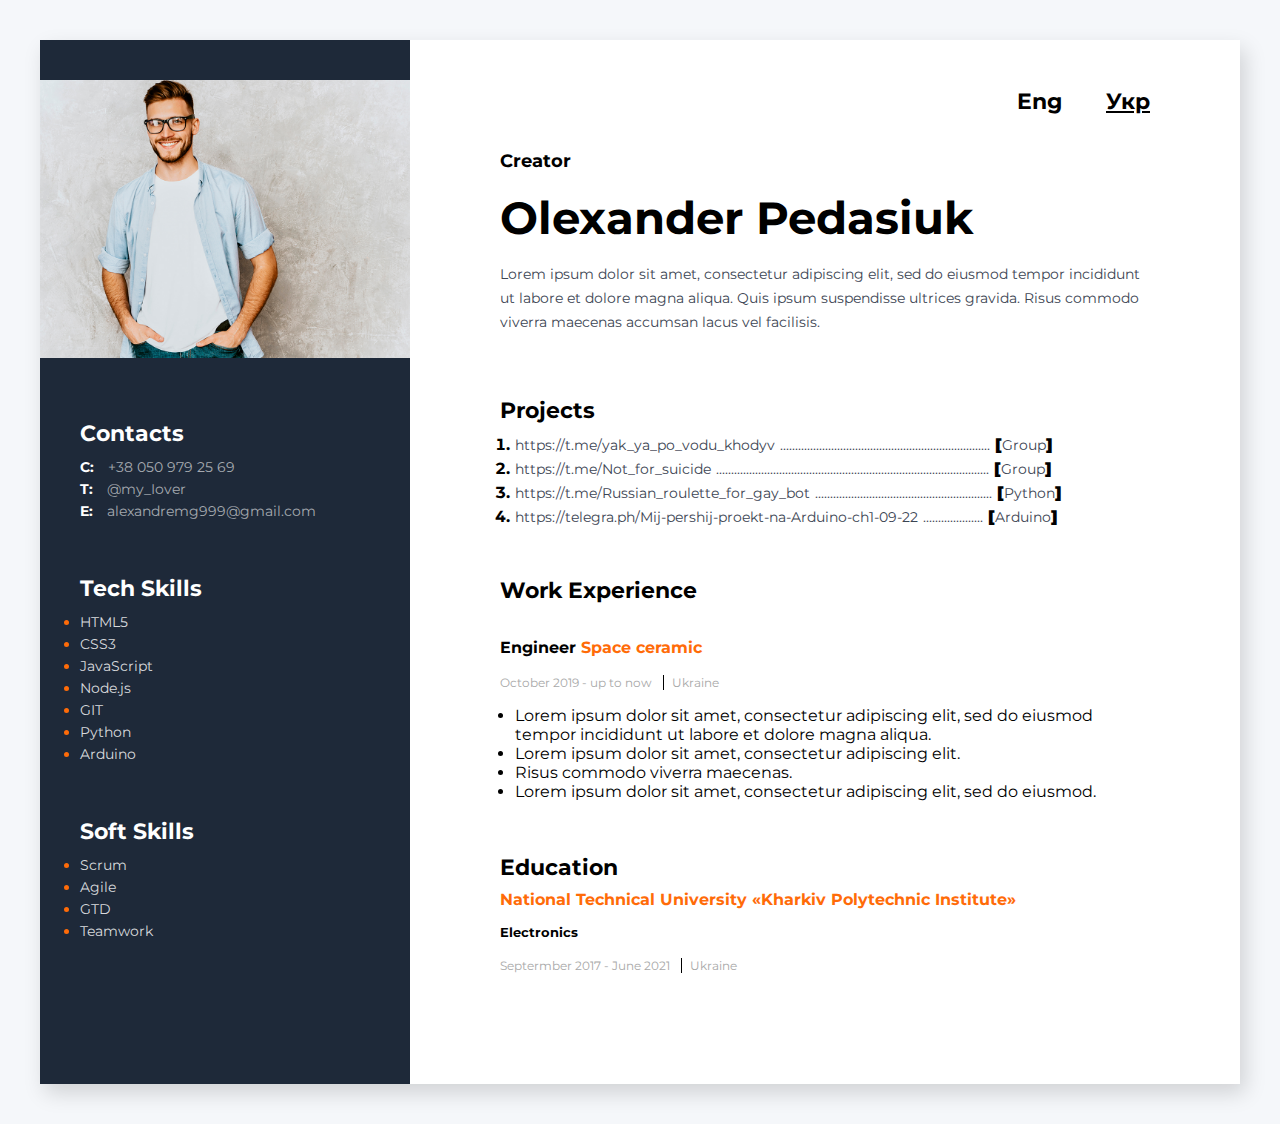
==== resume/eng/index.html @ da6ed88a "global appgrede" ====
<!DOCTYPE html>
<html lang="en">
<head>
    <meta charset="UTF-8">
    <meta name="viewport" content="width=device-width, initial-scale=1.0">
    <title>Resume</title>
    <link rel="stylesheet" href="../css/style.css">
    <link href="https://fonts.googleapis.com/css2?family=Montserrat:wght@400;700&display=swap" rel="stylesheet">
</head>
<body>
    <!--main container-->
    <div class="wrapper">
        <aside class="sidebar">
            <img class="my-photo" src="../img/photo.jpg" alt="my photo">
            
            <!--contacts container-->
            <div class="contacts-container">
                <h2 class="contacts-title">Contacts</h2>
                <div >
                    <span class="contacts-link-type">C:</span>  <a class="contacts-link"  href="+380509792569">+38 050 979 25 69</a>
                </div>
                <div >
                    <span class="contacts-link-type">T:</span>  <a class="contacts-link"  href="https://t.me/my_Iover">@my_Iover</a>
                </div>
                <div>
                    <span class="contacts-link-type">E:</span> <a class="contacts-link"  href=" mailto:alexandremg999@gmail.com">alexandremg999@gmail.com</a>
                </div>
            </div>
            
            <!--Tech Skills container-->
            <div class="tech-skill-container">
                <h2 class="tech-skill-title">Tech Skills</h2>
                <ul>
                    <li class="skill-item"><span class="skill-item-text">HTML5</span></li>
                    <li class="skill-item"><span class="skill-item-text">CSS3</span></li>
                    <li class="skill-item"><span class="skill-item-text">JavaScript</span></li>
                    <li class="skill-item"><span class="skill-item-text">Node.js</span></li>
                    <li class="skill-item"><span class="skill-item-text">GIT</span></li>
                    <li class="skill-item"><span class="skill-item-text">Python</span></li>
                    <li class="skill-item"><span class="skill-item-text">Arduino</span></li>
                    
                </ul>
            </div>

            <!--Soft Skills container-->
            <div class="soft-skill-container">
                <h2 class="soft-skill-title">Soft Skills</h2>
                <ul>
                    <li class="skill-item"><span class="skill-item-text">Scrum</span></li>
                    <li class="skill-item"><span class="skill-item-text">Agile</span></li>
                    <li class="skill-item"><span class="skill-item-text">GTD</span></li>
                    <li class="skill-item"><span class="skill-item-text">Teamwork</span></li>
                </ul>
            </div>

        </aside>

        <!--about me container-->
        <div class="about-me-container">
            <div class="language-box">
                <a class="language" href="https://alexandremagnesium.github.io/resume/eng/">Eng</a>
                <a class="language" href="https://alexandremagnesium.github.io/resume/ukr/"><span class="underline">Укр</span></a>
            </div>

            <!--about me info main-->
            <div class="info-container">
                <h4 class="profession">Creator</h4>
                <h1 class="my-name">Olexander Pedasiuk</h1>
                <p class="text-about-me">Lorem ipsum dolor sit amet, consectetur adipiscing elit, sed do eiusmod tempor incididunt ut labore et dolore magna aliqua. Quis ipsum suspendisse ultrices gravida. Risus commodo viverra maecenas accumsan lacus vel facilisis. </p>
            </div>

            <!--project-->
            <div class="project-container">
                <h2 class="about-me-title">Projects</h2>
                <ol>
                    <li class="projects-item"> 
                        <a class="projects-link" href="https://t.me/yak_ya_po_vodu_khodyv">https://t.me/yak_ya_po_vodu_khodyv</a>
                        <span class="tech-name">......................................................................</span> 
                        <span><b>[</b><span class="tech-name">Group</span><b>]</b></span>
                    </li>
                    <li class="projects-item"> 
                        <a class="projects-link" href="https://t.me/Not_for_suicide">https://t.me/Not_for_suicide</a>
                        <span class="tech-name">...........................................................................................</span> 
                        <span><b>[</b><span class="tech-name">Group</span><b>]</b></span>
                    </li>
                    <li class="projects-item"> 
                        <a class="projects-link" href="https://t.me/Russian_roulette_for_gay_bot">https://t.me/Russian_roulette_for_gay_bot</a>
                        <span class="tech-name">...........................................................</span> 
                        <span><b>[</b><span class="tech-name">Python</span><b>]</b></span>
                    </li>
                    <li class="projects-item"> 
                        <a class="projects-link" href="https://telegra.ph/Mіj-pershij-proekt-na-Arduino-ch1-09-22">https://telegra.ph/Mіj-pershij-proekt-na-Arduino-ch1-09-22</a>
                        <span class="tech-name">....................</span> 
                        <span><b>[</b><span class="tech-name">Arduino</span><b>]</b></span>
                    </li>
                </ol>
            </div>
        

            <!--work experience-->
            <div>
                <h3 class="about-me-title">Work Experience</h3>

                <div>
                    <h4 class="my-position">Engineer 
                        <span class="color-orang">
                            <a class="color-orang" href="http://space-ceramic.com/">Space ceramic</a>
                        </span> 
                    </h4>
                    <span class="date-country">
                        October 2019 - up to now
                        <span class="vertical-line"></span>
                        <span class="country">Ukraine</span>
                    </span>

                    <ul class="profession-duties">
                        <li>Lorem ipsum dolor sit amet, consectetur adipiscing elit, sed do eiusmod tempor incididunt ut labore et dolore magna aliqua. </li>
                        <li>Lorem ipsum dolor sit amet, consectetur adipiscing elit.</li>
                        <li>Risus commodo viverra maecenas. </li>
                        <li>Lorem ipsum dolor sit amet, consectetur adipiscing elit, sed do eiusmod. </li>
                    </ul>
                </div>



            <!--еducation-->
            <div class="еducation">
                <h3 class="about-me-title">Education</h3>
                <h4><span class="color-orang">National Technical University «Kharkiv Polytechnic Institute»</span></h4>
                <h5 class="specialty">Electronics</h5>
                <span class="date-country">
                    Septermber 2017 - June 2021 
                    <span class="vertical-line"></span>
                    <span class="country">Ukraine</span>
                </span>

            </div>
        </div>
    </div>

</body>
</html>
---- resume/css/style.css ----
* {
    margin: 0;
    padding: 0;
    box-sizing: border-box;
}

body {
    background: #f5f7fa;
    padding-top: 40px;
    padding-bottom: 40px;
    padding-left: 20px;
    padding-right: 20px;
    font-family: 'Montserrat', sans-serif;
}

a { 
    text-decoration: none; 
   }

.wrapper {
    max-width: 1200px;
    box-shadow: 5px 9px 20px rgba(0, 0, 0, 0.15);
    margin: 0 auto;
    background: #fff;
    display: flex;
}

.sidebar {
    background-color: #1e2939;
    width: 370px;
    padding-top: 40px;
    padding-bottom: 40px;
}

.my-photo {
    width: 370px;
}

.contacts-title {
    font-size: 22px;
    font-weight: 700;
    line-height: 24px;
    color: #fff;
    margin-bottom: 10px;
}

.contacts-link {
    font-size: 14px;
    font-weight: 400;
    line-height: 22px;
    color: #a5a9b0;
}

.contacts-link-type {
    font-size: 14px;
    font-weight: 700;
    line-height: 22px;
    color: #fff;
    margin-right: 10px;
}

.tech-skill-container {
    padding-top: 55px;
    padding-left: 40px;
}

.tech-skill-title {
    font-size: 22px;
    font-weight: 700;
    line-height: 24px;
    margin-bottom: 10px;
    color: #fff;
}

.contacts-container {
    margin-top: 60px;
    margin-left: 40px;
    margin-right: 40px;
}

.soft-skill-container {
    padding-top: 55px;
    padding-left: 40px;
}

.soft-skill-title {
    font-size: 22px;
    font-weight: 700;
    line-height: 24px;
    margin-bottom: 10px;
    color: #fff;
}

.skill-item{
    font-size: 14px;
    font-weight: 400;
    line-height: 22px;
    color: #ff6b08;
}

.skill-item-text {
    color: #d8dadd;
}


.about-me-container{
    /*padding-top: 110px; */
    padding-top: 50px;
    padding-bottom: 110px;
    padding-left: 90px;
    padding-right: 90px;
}

.language-box {
    margin-bottom: 35px;
    text-align: right

}

.language {
    color:  #000;
    font-size: 22px;
    font-weight: 700;
    line-height: 24px;
    padding-left: 40px;
}

.info-container {
    margin-bottom: 65px;
}

.profession {
    font-size: 18px;
    font-weight: 700;
    line-height: 24px;
}
.my-name {
    font-size: 45px;
    font-weight: 700;
    line-height: 89px;
}

.text-about-me {
    font-size: 14px;
    font-weight: 400;
    line-height: 24px;
    color: #3c4553;
}

.project-container {
    margin-bottom: 50px;
}

.about-me-title {
    font-size: 22px;
    font-weight: 700;
    line-height: 24px;
    margin-bottom: 10px;
}

.projects-item {
    font-weight: 700;
    margin-left: 15px;
}

.projects-link {
    color: #3c4553;
    font-size: 14px;
    font-weight: 400;
    line-height: 24px;
}

.tech-name {
    color: #3c4553;
    font-size: 14px;
    font-weight: 400;
    line-height: 24px;
}

.my-position {
    font-size: 16px;
    font-weight: 700;
    margin-top: 35px;
    margin-bottom: 15px;
}


.date-country {
    font-size: 12px;
    font-weight: 400;
    color: #a8a8a8;
}

.vertical-line {
    border-left: 1px solid black;
    height: 14px;
    margin-left:  8px;
}
.country {
    margin-left:  8px;
}

.profession-duties {
    margin-top: 15px;
    margin-left: 15px;
}

.еducation {
    margin-top: 55px;
}

.specialty {
    margin-top: 15px;
    margin-bottom: 15px;
}

.color-orang {
    color: #ff6b08;
}
.color-black {
    color: #000;
}

.underline {
    text-decoration: underline;
}
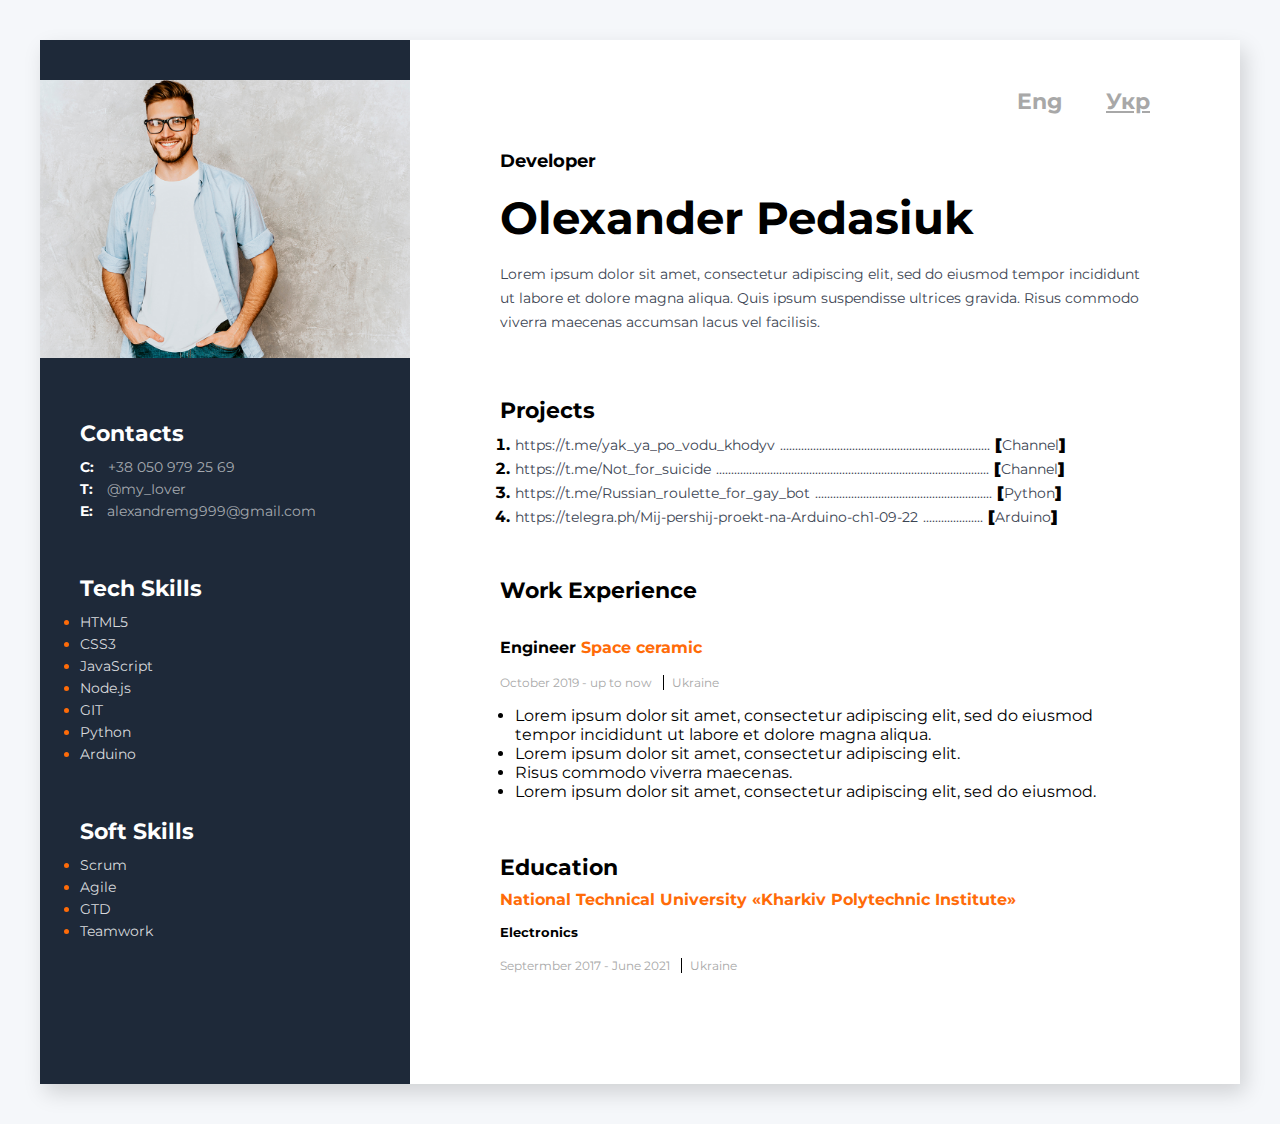
==== commit 516e7e0a: "fix #1" ====
--- a/resume/eng/index.html
+++ b/resume/eng/index.html
@@ -64,7 +64,7 @@
 
             <!--about me info main-->
             <div class="info-container">
-                <h4 class="profession">Creator</h4>
+                <h4 class="profession">Developer </h4>
                 <h1 class="my-name">Olexander Pedasiuk</h1>
                 <p class="text-about-me">Lorem ipsum dolor sit amet, consectetur adipiscing elit, sed do eiusmod tempor incididunt ut labore et dolore magna aliqua. Quis ipsum suspendisse ultrices gravida. Risus commodo viverra maecenas accumsan lacus vel facilisis. </p>
             </div>
@@ -76,12 +76,12 @@
                     <li class="projects-item"> 
                         <a class="projects-link" href="https://t.me/yak_ya_po_vodu_khodyv">https://t.me/yak_ya_po_vodu_khodyv</a>
                         <span class="tech-name">......................................................................</span> 
-                        <span><b>[</b><span class="tech-name">Group</span><b>]</b></span>
+                        <span><b>[</b><span class="tech-name">Channel</span><b>]</b></span>
                     </li>
                     <li class="projects-item"> 
                         <a class="projects-link" href="https://t.me/Not_for_suicide">https://t.me/Not_for_suicide</a>
                         <span class="tech-name">...........................................................................................</span> 
-                        <span><b>[</b><span class="tech-name">Group</span><b>]</b></span>
+                        <span><b>[</b><span class="tech-name">Channel</span><b>]</b></span>
                     </li>
                     <li class="projects-item"> 
                         <a class="projects-link" href="https://t.me/Russian_roulette_for_gay_bot">https://t.me/Russian_roulette_for_gay_bot</a>
--- a/resume/css/style.css
+++ b/resume/css/style.css
@@ -118,7 +118,7 @@
 }
 
 .language {
-    color:  #000;
+    color:  #a8a8a8;
     font-size: 22px;
     font-weight: 700;
     line-height: 24px;
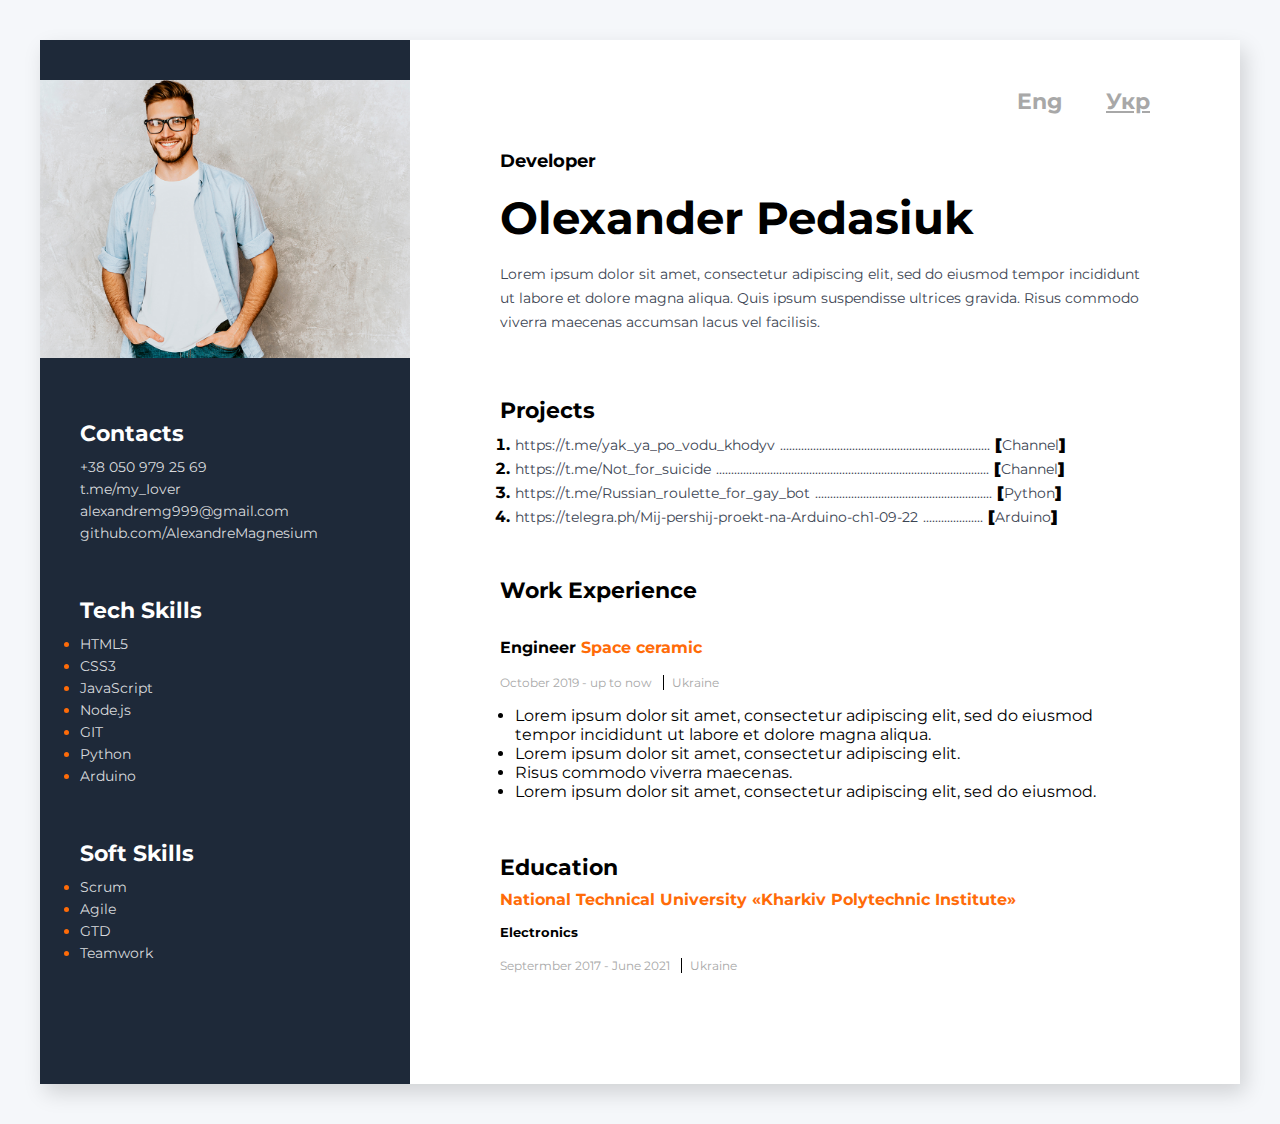
==== commit 62f1e8a9: "fix #3" ====
--- a/resume/eng/index.html
+++ b/resume/eng/index.html
@@ -17,13 +17,16 @@
             <div class="contacts-container">
                 <h2 class="contacts-title">Contacts</h2>
                 <div >
-                    <span class="contacts-link-type">C:</span>  <a class="contacts-link"  href="+380509792569">+38 050 979 25 69</a>
+                    <a class="contacts-link"  href="+380509792569">+38 050 979 25 69</a>
                 </div>
                 <div >
-                    <span class="contacts-link-type">T:</span>  <a class="contacts-link"  href="https://t.me/my_Iover">@my_Iover</a>
+                    <a class="contacts-link"  href="https://t.me/my_Iover">t.me/my_Iover</a>
                 </div>
                 <div>
-                    <span class="contacts-link-type">E:</span> <a class="contacts-link"  href=" mailto:alexandremg999@gmail.com">alexandremg999@gmail.com</a>
+                    <a class="contacts-link"  href=" mailto:alexandremg999@gmail.com">alexandremg999@gmail.com</a>
+                </div>
+                <div>
+                    <a class="contacts-link"  href="https://github.com/AlexandreMagnesium">github.com/AlexandreMagnesium</a>
                 </div>
             </div>
             
@@ -59,7 +62,7 @@
         <div class="about-me-container">
             <div class="language-box">
                 <a class="language" href="https://alexandremagnesium.github.io/resume/eng/">Eng</a>
-                <a class="language" href="https://alexandremagnesium.github.io/resume/ukr/"><span class="underline">Укр</span></a>
+                <a class="language" href="https://alexandremagnesium.github.io/resume/ukr/"><u>Укр</u></a>
             </div>
 
             <!--about me info main-->
--- a/resume/css/style.css
+++ b/resume/css/style.css
@@ -48,15 +48,7 @@
     font-size: 14px;
     font-weight: 400;
     line-height: 22px;
-    color: #a5a9b0;
-}
-
-.contacts-link-type {
-    font-size: 14px;
-    font-weight: 700;
-    line-height: 22px;
-    color: #fff;
-    margin-right: 10px;
+    color: #d8dadd;
 }
 
 .tech-skill-container {
@@ -220,7 +212,3 @@
 .color-black {
     color: #000;
 }
-
-.underline {
-    text-decoration: underline;
-}
